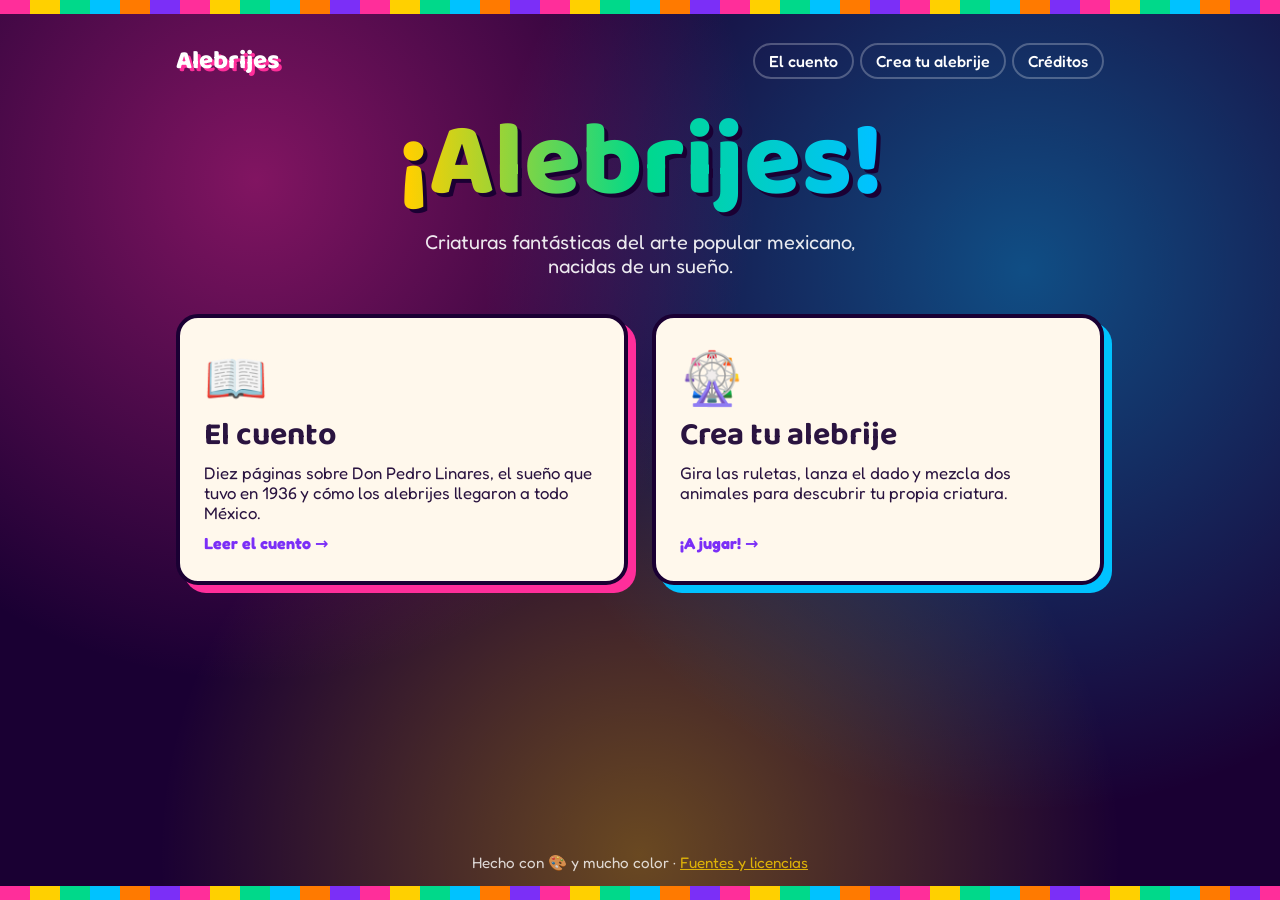
==== index.html @ f8232744 "Add story, alebrije creator game and Codex asset skill - cuento.html: 10-page kids' story adapted fr" ====
<!DOCTYPE html>
<html lang="es">
<head>
  <meta charset="UTF-8" />
  <meta name="viewport" content="width=device-width, initial-scale=1.0" />
  <title>Alebrijes</title>
  <meta name="description" content="Descubre la historia de los alebrijes e inventa el tuyo mezclando animales." />
  <link rel="preconnect" href="https://fonts.googleapis.com" />
  <link rel="preconnect" href="https://fonts.gstatic.com" crossorigin />
  <link href="https://fonts.googleapis.com/css2?family=Fredoka:wght@400;500;700&family=Baloo+2:wght@600;800&display=swap" rel="stylesheet" />
  <link rel="icon" href="data:image/svg+xml,<svg xmlns=%22http://www.w3.org/2000/svg%22 viewBox=%220 0 100 100%22><text y=%22.9em%22 font-size=%2290%22>🐉</text></svg>" />
  <link rel="stylesheet" href="css/sitio.css" />
</head>
<body>
  <div class="wrap">
    <nav class="nav" aria-label="Principal">
      <a class="logo" href="index.html">Alebrijes</a>
      <ul>
        <li><a href="cuento.html">El cuento</a></li>
        <li><a href="crear.html">Crea tu alebrije</a></li>
        <li><a href="creditos.html">Créditos</a></li>
      </ul>
    </nav>

    <header class="hero">
      <h1>¡Alebrijes!</h1>
      <p>Criaturas fantásticas del arte popular mexicano, nacidas de un sueño.</p>
    </header>

    <main class="tarjetas">
      <a class="tarjeta" href="cuento.html" style="--c: var(--pink)">
        <span class="icono" aria-hidden="true">📖</span>
        <h2>El cuento</h2>
        <p>Diez páginas sobre Don Pedro Linares, el sueño que tuvo en 1936 y cómo los alebrijes llegaron a todo México.</p>
        <span class="ir">Leer el cuento →</span>
      </a>
      <a class="tarjeta" href="crear.html" style="--c: var(--blue)">
        <span class="icono" aria-hidden="true">🎡</span>
        <h2>Crea tu alebrije</h2>
        <p>Gira las ruletas, lanza el dado y mezcla dos animales para descubrir tu propia criatura.</p>
        <span class="ir">¡A jugar! →</span>
      </a>
    </main>
  </div>
  <footer class="pie">Hecho con 🎨 y mucho color · <a href="creditos.html">Fuentes y licencias</a></footer>
</body>
</html>
---- css/sitio.css ----
:root {
  --pink: #ff2e9a;
  --purple: #7b2ff7;
  --blue: #00c2ff;
  --green: #00d98a;
  --yellow: #ffd000;
  --orange: #ff7a00;
  --ink: #1a0033;
  --paper: #fff8ec;
  --paper-ink: #2a1440;
  --radius: 22px;
}

* { box-sizing: border-box; margin: 0; padding: 0; }

body {
  min-height: 100vh;
  font-family: "Fredoka", system-ui, sans-serif;
  color: #fff;
  background:
    radial-gradient(circle at 20% 20%, rgba(255, 46, 154, 0.45), transparent 40%),
    radial-gradient(circle at 80% 30%, rgba(0, 194, 255, 0.4), transparent 45%),
    radial-gradient(circle at 50% 95%, rgba(255, 208, 0, 0.35), transparent 45%),
    var(--ink);
  background-attachment: fixed;
  overflow-x: hidden;
  display: flex;
  flex-direction: column;
}

/* Cenefa zigzag de colores arriba y abajo */
body::before,
body::after {
  content: "";
  position: fixed;
  left: 0;
  width: 100%;
  height: 14px;
  background: repeating-linear-gradient(
    90deg,
    var(--pink) 0 30px, var(--yellow) 30px 60px, var(--green) 60px 90px,
    var(--blue) 90px 120px, var(--orange) 120px 150px, var(--purple) 150px 180px
  );
  z-index: 10;
}
body::before { top: 0; }
body::after { bottom: 0; }

h1, h2, h3 { font-family: "Baloo 2", "Fredoka", sans-serif; line-height: 1.05; }

a { color: var(--yellow); }

.wrap {
  width: 100%;
  max-width: 960px;
  margin: 0 auto;
  padding: 40px 16px 48px;
  flex: 1;
}

/* Navegación */
.nav {
  display: flex;
  flex-wrap: wrap;
  gap: 8px 16px;
  align-items: center;
  justify-content: space-between;
  margin-bottom: 28px;
}
.nav .logo {
  font-family: "Baloo 2", sans-serif;
  font-weight: 800;
  font-size: 1.6rem;
  color: #fff;
  text-decoration: none;
  text-shadow: 3px 3px 0 var(--pink);
}
.nav ul { list-style: none; display: flex; flex-wrap: wrap; gap: 6px; }
.nav li a {
  display: inline-block;
  padding: 6px 14px;
  border-radius: 999px;
  color: #fff;
  text-decoration: none;
  font-weight: 500;
  border: 2px solid rgba(255, 255, 255, 0.25);
}
.nav li a:hover, .nav li a[aria-current="page"] { background: #fff; color: var(--ink); }

/* Botones */
.btn {
  display: inline-flex;
  align-items: center;
  justify-content: center;
  gap: 8px;
  font: 700 1.1rem "Fredoka", sans-serif;
  padding: 12px 24px;
  border-radius: 999px;
  border: 3px solid var(--ink);
  background: var(--yellow);
  color: var(--ink);
  text-decoration: none;
  cursor: pointer;
  box-shadow: 4px 4px 0 var(--pink);
  transition: transform 0.12s ease, box-shadow 0.12s ease;
}
.btn:hover { transform: translate(-2px, -2px); box-shadow: 6px 6px 0 var(--pink); }
.btn:active { transform: translate(2px, 2px); box-shadow: 1px 1px 0 var(--pink); }
.btn:disabled { opacity: 0.4; cursor: not-allowed; transform: none; box-shadow: 4px 4px 0 var(--pink); }
.btn.secundario { background: #fff; box-shadow: 4px 4px 0 var(--blue); }
.btn:focus-visible, .nav a:focus-visible { outline: 3px solid var(--green); outline-offset: 3px; }

/* Portada */
.hero { text-align: center; margin: 12px 0 36px; }
.hero h1 {
  font-size: clamp(3rem, 12vw, 6.5rem);
  font-weight: 800;
  background: linear-gradient(90deg, var(--pink), var(--yellow), var(--green), var(--blue), var(--purple));
  -webkit-background-clip: text;
  background-clip: text;
  color: transparent;
  filter: drop-shadow(4px 4px 0 var(--ink));
}
.hero p { font-size: 1.25rem; max-width: 36ch; margin: 12px auto 0; opacity: 0.9; }

.tarjetas { display: grid; grid-template-columns: repeat(auto-fit, minmax(260px, 1fr)); gap: 24px; }
.tarjeta {
  display: flex;
  flex-direction: column;
  gap: 10px;
  padding: 28px 24px;
  border-radius: var(--radius);
  background: var(--paper);
  color: var(--paper-ink);
  text-decoration: none;
  border: 4px solid var(--ink);
  box-shadow: 8px 8px 0 var(--c, var(--pink));
  transition: transform 0.15s ease, box-shadow 0.15s ease;
}
.tarjeta:hover { transform: translate(-3px, -3px) rotate(-0.6deg); box-shadow: 11px 11px 0 var(--c, var(--pink)); }
.tarjeta .icono { font-size: 3.2rem; }
.tarjeta h2 { font-size: 2rem; }
.tarjeta p { font-size: 1.05rem; }
.tarjeta .ir { margin-top: auto; font-weight: 700; color: var(--purple); }

.pie { text-align: center; padding: 8px 16px 28px; font-size: 0.95rem; opacity: 0.8; }

/* Marcador para imágenes que todavía no existen */
.pendiente {
  display: grid;
  place-items: center;
  text-align: center;
  color: var(--paper-ink);
  font-weight: 700;
  background:
    radial-gradient(circle, rgba(255, 255, 255, 0.55) 18%, transparent 19%) 0 0 / 28px 28px,
    linear-gradient(135deg, var(--yellow), var(--pink) 50%, var(--blue));
}
.pendiente span { background: var(--paper); padding: 8px 16px; border-radius: 999px; border: 3px solid var(--ink); }

/* Cuento */
.libro {
  background: var(--paper);
  color: var(--paper-ink);
  border-radius: var(--radius);
  border: 4px solid var(--ink);
  box-shadow: 10px 10px 0 var(--purple);
  overflow: hidden;
}
.libro .lamina { position: relative; aspect-ratio: 3 / 2; background: #f1e4cf; }
.libro .lamina img, .libro .lamina .pendiente { width: 100%; height: 100%; object-fit: cover; display: block; }
.libro .lamina.foto img { object-fit: contain; background: var(--ink); }
.libro .credito {
  position: absolute;
  right: 8px;
  bottom: 8px;
  max-width: 80%;
  font-size: 0.75rem;
  padding: 3px 10px;
  border-radius: 999px;
  background: rgba(26, 0, 51, 0.75);
  color: #fff;
}
.libro .credito a { color: #fff; }
.libro .texto { padding: 24px clamp(18px, 4vw, 40px) 28px; min-height: 9.5em; }
.libro .num { font-weight: 700; color: var(--pink); letter-spacing: 0.08em; text-transform: uppercase; font-size: 0.85rem; }
.libro h2 { font-size: clamp(1.6rem, 4.5vw, 2.3rem); margin: 4px 0 10px; }
.libro .texto p { font-size: clamp(1.1rem, 2.6vw, 1.35rem); line-height: 1.5; }
.libro .texto .btn { margin-top: 18px; }

.controles { display: flex; align-items: center; justify-content: space-between; gap: 12px; margin-top: 22px; flex-wrap: wrap; }
.puntos { display: flex; gap: 8px; flex-wrap: wrap; justify-content: center; flex: 1; }
.puntos button {
  width: 16px; height: 16px; border-radius: 50%;
  border: 2px solid #fff; background: transparent; cursor: pointer; padding: 0;
}
.puntos button[aria-current="true"] { background: var(--yellow); border-color: var(--yellow); transform: scale(1.25); }

.entrar { animation: entrar 0.45s ease both; }
@keyframes entrar { from { opacity: 0; transform: translateY(14px) rotate(-0.5deg); } }

/* Creador */
.pasos { display: grid; gap: 24px; }
.panel {
  background: var(--paper);
  color: var(--paper-ink);
  border-radius: var(--radius);
  border: 4px solid var(--ink);
  box-shadow: 8px 8px 0 var(--c, var(--blue));
  padding: 22px clamp(16px, 3vw, 28px) 26px;
}
.panel h2 { font-size: 1.6rem; margin-bottom: 4px; }
.panel .ayuda { opacity: 0.8; margin-bottom: 16px; }
.panel .paso { display: inline-block; font-weight: 700; color: #fff; background: var(--ink); border-radius: 999px; padding: 2px 12px; margin-bottom: 8px; font-size: 0.9rem; }

.ruletas { display: grid; grid-template-columns: repeat(auto-fit, minmax(220px, 1fr)); gap: 24px; justify-items: center; }
.ruleta-box { display: flex; flex-direction: column; align-items: center; gap: 14px; width: 100%; max-width: 280px; }
.ruleta { position: relative; width: 100%; aspect-ratio: 1; }
.ruleta svg { width: 100%; height: 100%; display: block; transition: transform 3.2s cubic-bezier(0.17, 0.85, 0.25, 1); }
.ruleta::after {
  /* flecha indicadora arriba */
  content: "";
  position: absolute;
  top: -6px;
  left: 50%;
  transform: translateX(-50%);
  border: 14px solid transparent;
  border-top: 26px solid var(--ink);
  filter: drop-shadow(0 2px 0 #fff);
}
.ruleta-elegido { font: 800 1.4rem "Baloo 2", sans-serif; min-height: 1.6em; text-align: center; }

.dado-zona { display: flex; flex-wrap: wrap; align-items: center; gap: 24px; }
.dado {
  width: 96px; height: 96px;
  border-radius: 18px;
  background: #fff;
  border: 4px solid var(--ink);
  box-shadow: 5px 5px 0 var(--orange);
  display: grid;
  grid-template: repeat(3, 1fr) / repeat(3, 1fr);
  padding: 12px;
}
.dado i { width: 16px; height: 16px; border-radius: 50%; background: var(--ink); place-self: center; visibility: hidden; }
.dado i.on { visibility: visible; }
.dado.rodando { animation: rodar 0.18s linear infinite; }
@keyframes rodar { 50% { transform: rotate(14deg) scale(1.06); } }
.nombre-resultado { font: 800 clamp(1.8rem, 6vw, 2.6rem) "Baloo 2", sans-serif; color: var(--purple); }

.mezcla-zona { display: grid; grid-template-columns: 1fr auto 1fr auto 1.6fr; align-items: center; gap: 12px; }
.mezcla-zona .signo { font: 800 2.2rem "Baloo 2", sans-serif; color: var(--pink); text-align: center; }
.mezcla-zona figure { text-align: center; }
.mezcla-zona figcaption { font-weight: 700; margin-top: 6px; }
.lienzo { width: 100%; height: auto; aspect-ratio: 1; display: block; border-radius: 16px; background: #f1e4cf; }
.resultado .lienzo { background:
  conic-gradient(#ede0c8 25%, #f7efe0 0 50%, #ede0c8 0 75%, #f7efe0 0) 0 0 / 24px 24px; }
.revelar .lienzo { animation: revelar 0.7s cubic-bezier(0.3, 1.6, 0.5, 1) both; }
@keyframes revelar { from { transform: scale(0.2) rotate(-25deg); opacity: 0; } }

.paleta-zona { display: grid; grid-template-columns: minmax(180px, 240px) 1fr; gap: 24px; align-items: center; }
.acciones { display: flex; flex-wrap: wrap; gap: 12px; margin-top: 16px; }

.oculto { display: none !important; }

/* Créditos */
.creditos { background: var(--paper); color: var(--paper-ink); border-radius: var(--radius); border: 4px solid var(--ink); padding: 24px clamp(16px, 4vw, 36px); }
.creditos h2 { margin: 18px 0 8px; font-size: 1.5rem; }
.creditos h2:first-child { margin-top: 0; }
.creditos a { color: var(--purple); }
.creditos table { width: 100%; border-collapse: collapse; font-size: 0.95rem; }
.creditos th, .creditos td { text-align: left; padding: 8px 10px; border-bottom: 2px solid #eadbc3; vertical-align: top; }
.creditos p { line-height: 1.5; margin-bottom: 8px; }

@media (max-width: 640px) {
  .puntos { order: -1; flex-basis: 100%; }
  .mezcla-zona { grid-template-columns: 1fr auto 1fr; }
  .mezcla-zona .resultado { grid-column: 1 / -1; }
  .mezcla-zona .signo.igual { grid-column: 1 / -1; }
  .paleta-zona { grid-template-columns: 1fr; justify-items: center; }
  .creditos table, .creditos tbody, .creditos tr, .creditos td, .creditos th { display: block; }
  .creditos thead { display: none; }
  .creditos tr { padding: 8px 0; border-bottom: 2px solid #eadbc3; }
  .creditos td { border: 0; padding: 2px 0; }
}

@media (prefers-reduced-motion: reduce) {
  *, *::before, *::after { animation-duration: 0.01ms !important; animation-iteration-count: 1 !important; }
  .ruleta svg { transition-duration: 0.3s; }
}
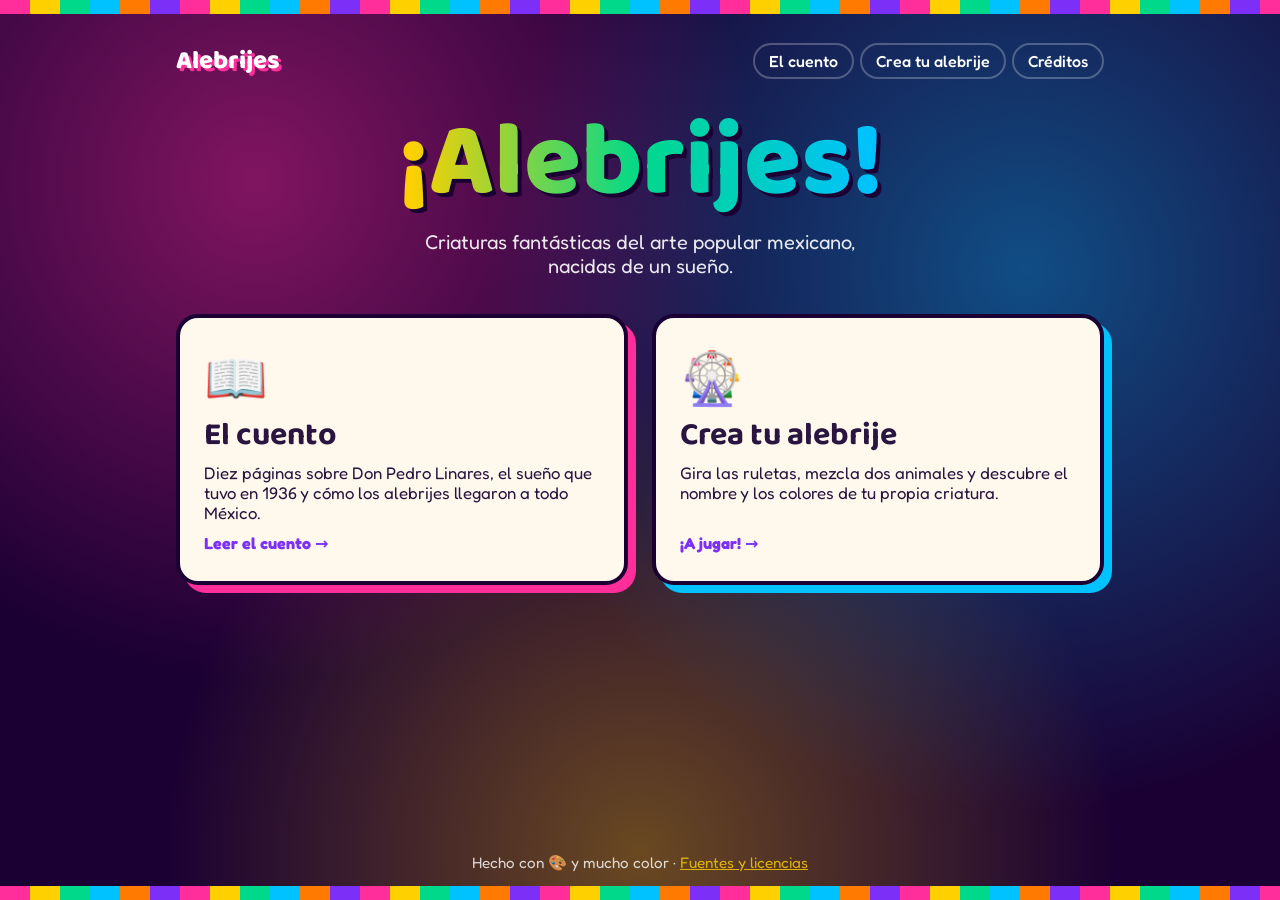
==== commit 96029b0d: "Redesign creator as one-screen game without dice - Four guided steps: animal 1, animal 2, colors, re" ====
--- a/index.html
+++ b/index.html
@@ -37,7 +37,7 @@
       <a class="tarjeta" href="crear.html" style="--c: var(--blue)">
         <span class="icono" aria-hidden="true">🎡</span>
         <h2>Crea tu alebrije</h2>
-        <p>Gira las ruletas, lanza el dado y mezcla dos animales para descubrir tu propia criatura.</p>
+        <p>Gira las ruletas, mezcla dos animales y descubre el nombre y los colores de tu propia criatura.</p>
         <span class="ir">¡A jugar! →</span>
       </a>
     </main>
--- a/css/sitio.css
+++ b/css/sitio.css
@@ -199,23 +199,32 @@
 .entrar { animation: entrar 0.45s ease both; }
 @keyframes entrar { from { opacity: 0; transform: translateY(14px) rotate(-0.5deg); } }
 
-/* Creador */
-.pasos { display: grid; gap: 24px; }
-.panel {
-  background: var(--paper);
-  color: var(--paper-ink);
-  border-radius: var(--radius);
-  border: 4px solid var(--ink);
-  box-shadow: 8px 8px 0 var(--c, var(--blue));
-  padding: 22px clamp(16px, 3vw, 28px) 26px;
-}
-.panel h2 { font-size: 1.6rem; margin-bottom: 4px; }
-.panel .ayuda { opacity: 0.8; margin-bottom: 16px; }
-.panel .paso { display: inline-block; font-weight: 700; color: #fff; background: var(--ink); border-radius: 999px; padding: 2px 12px; margin-bottom: 8px; font-size: 0.9rem; }
-
-.ruletas { display: grid; grid-template-columns: repeat(auto-fit, minmax(220px, 1fr)); gap: 24px; justify-items: center; }
-.ruleta-box { display: flex; flex-direction: column; align-items: center; gap: 14px; width: 100%; max-width: 280px; }
-.ruleta { position: relative; width: 100%; aspect-ratio: 1; }
+/* Creador: todo en una pantalla, sin scroll */
+body.juego { height: 100dvh; overflow: hidden; }
+body.juego .wrap { height: 100%; display: flex; flex-direction: column; padding: 24px 16px 20px; max-width: 1200px; }
+body.juego .nav { margin-bottom: 8px; }
+
+.tablero {
+  flex: 1;
+  min-height: 0;
+  display: grid;
+  grid-template-columns: 1fr 1fr 1fr;
+  grid-template-rows: 1fr auto;
+  grid-template-areas: "a color b" "accion accion accion";
+  align-items: center;
+  justify-items: center;
+  gap: 8px 16px;
+  --rueda: min(28vw, 50dvh);
+}
+.area-a { grid-area: a; }
+.area-b { grid-area: b; }
+.area-color { grid-area: color; --rueda-propia: calc(var(--rueda) * 0.82); }
+.area-accion { grid-area: accion; display: flex; flex-direction: column; align-items: center; gap: 6px; }
+
+.casilla { display: flex; flex-direction: column; align-items: center; gap: 6px; min-height: 0; }
+.casilla h2 { font-size: clamp(1rem, 2.6dvh, 1.4rem); opacity: 0.85; }
+
+.ruleta { position: relative; width: var(--rueda-propia, var(--rueda)); aspect-ratio: 1; border-radius: 50%; transition: filter 0.3s ease, transform 0.3s ease; }
 .ruleta svg { width: 100%; height: 100%; display: block; transition: transform 3.2s cubic-bezier(0.17, 0.85, 0.25, 1); }
 .ruleta::after {
   /* flecha indicadora arriba */
@@ -224,41 +233,108 @@
   top: -6px;
   left: 50%;
   transform: translateX(-50%);
-  border: 14px solid transparent;
-  border-top: 26px solid var(--ink);
-  filter: drop-shadow(0 2px 0 #fff);
-}
-.ruleta-elegido { font: 800 1.4rem "Baloo 2", sans-serif; min-height: 1.6em; text-align: center; }
-
-.dado-zona { display: flex; flex-wrap: wrap; align-items: center; gap: 24px; }
-.dado {
-  width: 96px; height: 96px;
-  border-radius: 18px;
-  background: #fff;
-  border: 4px solid var(--ink);
-  box-shadow: 5px 5px 0 var(--orange);
-  display: grid;
-  grid-template: repeat(3, 1fr) / repeat(3, 1fr);
-  padding: 12px;
-}
-.dado i { width: 16px; height: 16px; border-radius: 50%; background: var(--ink); place-self: center; visibility: hidden; }
-.dado i.on { visibility: visible; }
-.dado.rodando { animation: rodar 0.18s linear infinite; }
-@keyframes rodar { 50% { transform: rotate(14deg) scale(1.06); } }
-.nombre-resultado { font: 800 clamp(1.8rem, 6vw, 2.6rem) "Baloo 2", sans-serif; color: var(--purple); }
-
-.mezcla-zona { display: grid; grid-template-columns: 1fr auto 1fr auto 1.6fr; align-items: center; gap: 12px; }
-.mezcla-zona .signo { font: 800 2.2rem "Baloo 2", sans-serif; color: var(--pink); text-align: center; }
-.mezcla-zona figure { text-align: center; }
-.mezcla-zona figcaption { font-weight: 700; margin-top: 6px; }
-.lienzo { width: 100%; height: auto; aspect-ratio: 1; display: block; border-radius: 16px; background: #f1e4cf; }
-.resultado .lienzo { background:
-  conic-gradient(#ede0c8 25%, #f7efe0 0 50%, #ede0c8 0 75%, #f7efe0 0) 0 0 / 24px 24px; }
-.revelar .lienzo { animation: revelar 0.7s cubic-bezier(0.3, 1.6, 0.5, 1) both; }
-@keyframes revelar { from { transform: scale(0.2) rotate(-25deg); opacity: 0; } }
-
-.paleta-zona { display: grid; grid-template-columns: minmax(180px, 240px) 1fr; gap: 24px; align-items: center; }
-.acciones { display: flex; flex-wrap: wrap; gap: 12px; margin-top: 16px; }
+  border: 12px solid transparent;
+  border-top: 22px solid #fff;
+  filter: drop-shadow(0 2px 0 var(--ink));
+}
+.ruleta.activa { cursor: pointer; filter: drop-shadow(0 0 18px rgba(255, 208, 0, 0.85)); animation: latido 1.6s ease-in-out infinite; }
+@keyframes latido { 50% { transform: scale(1.03); } }
+
+.medalla {
+  position: absolute;
+  z-index: 1;
+  inset: 12%;
+  width: 76%;
+  height: 76%;
+  object-fit: contain;
+  padding: 6%;
+  border-radius: 50%;
+  background: var(--paper);
+  border: 5px solid var(--ink);
+  box-shadow: 0 0 0 5px var(--yellow);
+}
+.medalla.aparece { animation: aparece 0.6s cubic-bezier(0.3, 1.6, 0.5, 1) both; }
+@keyframes aparece { from { transform: scale(0) rotate(-30deg); } }
+
+.ruleta-elegido { font: 800 clamp(1.1rem, 3dvh, 1.5rem) "Baloo 2", sans-serif; min-height: 1.4em; text-align: center; }
+
+.btn.grande { font-size: clamp(1.15rem, 3dvh, 1.5rem); padding: 14px 32px; }
+.pista { font-size: 0.9rem; opacity: 0.75; }
+
+/* Pop-ups */
+.pop {
+  margin: auto;
+  border: 0;
+  padding: 0;
+  background: transparent;
+  max-width: min(92vw, 640px);
+  max-height: 94dvh;
+  overflow: visible;
+}
+.pop::backdrop { background: rgba(26, 0, 51, 0.78); }
+.pop-tarjeta {
+  position: relative;
+  z-index: 6;
+  display: flex;
+  flex-direction: column;
+  align-items: center;
+  gap: 10px;
+  text-align: center;
+  padding: 0 clamp(20px, 5vw, 48px) 26px;
+  border-radius: var(--radius);
+  border: 5px solid var(--ink);
+  background: var(--paper);
+  color: var(--paper-ink);
+  box-shadow: 10px 10px 0 var(--pink);
+  overflow: hidden;
+  animation: pop 0.55s cubic-bezier(0.3, 1.5, 0.5, 1) both;
+}
+@keyframes pop { from { transform: scale(0.3) rotate(-8deg); opacity: 0; } }
+.picado {
+  /* tira de papel picado */
+  align-self: stretch;
+  margin: 0 calc(-1 * clamp(20px, 5vw, 48px)) 6px;
+  height: 46px;
+  background:
+    radial-gradient(circle at 50% 40%, var(--paper) 22%, transparent 23%) 0 0 / 46px 46px,
+    repeating-linear-gradient(90deg, var(--pink) 0 46px, var(--yellow) 46px 92px, var(--green) 92px 138px, var(--blue) 138px 184px, var(--orange) 184px 230px, var(--purple) 230px 276px);
+  -webkit-mask: conic-gradient(from 135deg at 50% 100%, transparent 90deg, #000 0) 0 0 / 23px 100%;
+  mask: conic-gradient(from 135deg at 50% 100%, transparent 90deg, #000 0) 0 0 / 23px 100%;
+}
+.pop-sub { font-size: 1.2rem; font-weight: 700; }
+.pop-nombre {
+  font-size: clamp(3rem, 13vw, 5.5rem);
+  font-weight: 800;
+  color: var(--purple);
+  text-shadow: 4px 4px 0 var(--yellow);
+  word-break: break-word;
+}
+.pop-nombre.chico { font-size: clamp(2rem, 7dvh, 3.4rem); }
+.pop-mezcla { font-size: 1.15rem; font-weight: 500; margin-bottom: 8px; }
+.pop .lienzo {
+  width: min(78vw, 58dvh, 520px);
+  height: auto;
+  aspect-ratio: 1;
+  border-radius: 16px;
+  background: conic-gradient(#ede0c8 25%, #f7efe0 0 50%, #ede0c8 0 75%, #f7efe0 0) 0 0 / 24px 24px;
+}
+.acciones { display: flex; flex-wrap: wrap; justify-content: center; gap: 12px; }
+.confeti { position: fixed; inset: 0; width: 100vw; height: 100vh; pointer-events: none; z-index: 5; }
+
+@media (max-width: 700px), (max-aspect-ratio: 4/5) {
+  .tablero {
+    grid-template-columns: 1fr 1fr;
+    grid-template-rows: auto auto auto;
+    grid-template-areas: "a b" "color color" "accion accion";
+    align-content: space-evenly;
+    --rueda: min(43vw, 29dvh);
+  }
+  .area-color { --rueda-propia: min(58vw, 27dvh); }
+}
+
+@media (max-height: 560px) {
+  body.juego .nav { display: none; }
+}
 
 .oculto { display: none !important; }
 
@@ -273,10 +349,6 @@
 
 @media (max-width: 640px) {
   .puntos { order: -1; flex-basis: 100%; }
-  .mezcla-zona { grid-template-columns: 1fr auto 1fr; }
-  .mezcla-zona .resultado { grid-column: 1 / -1; }
-  .mezcla-zona .signo.igual { grid-column: 1 / -1; }
-  .paleta-zona { grid-template-columns: 1fr; justify-items: center; }
   .creditos table, .creditos tbody, .creditos tr, .creditos td, .creditos th { display: block; }
   .creditos thead { display: none; }
   .creditos tr { padding: 8px 0; border-bottom: 2px solid #eadbc3; }
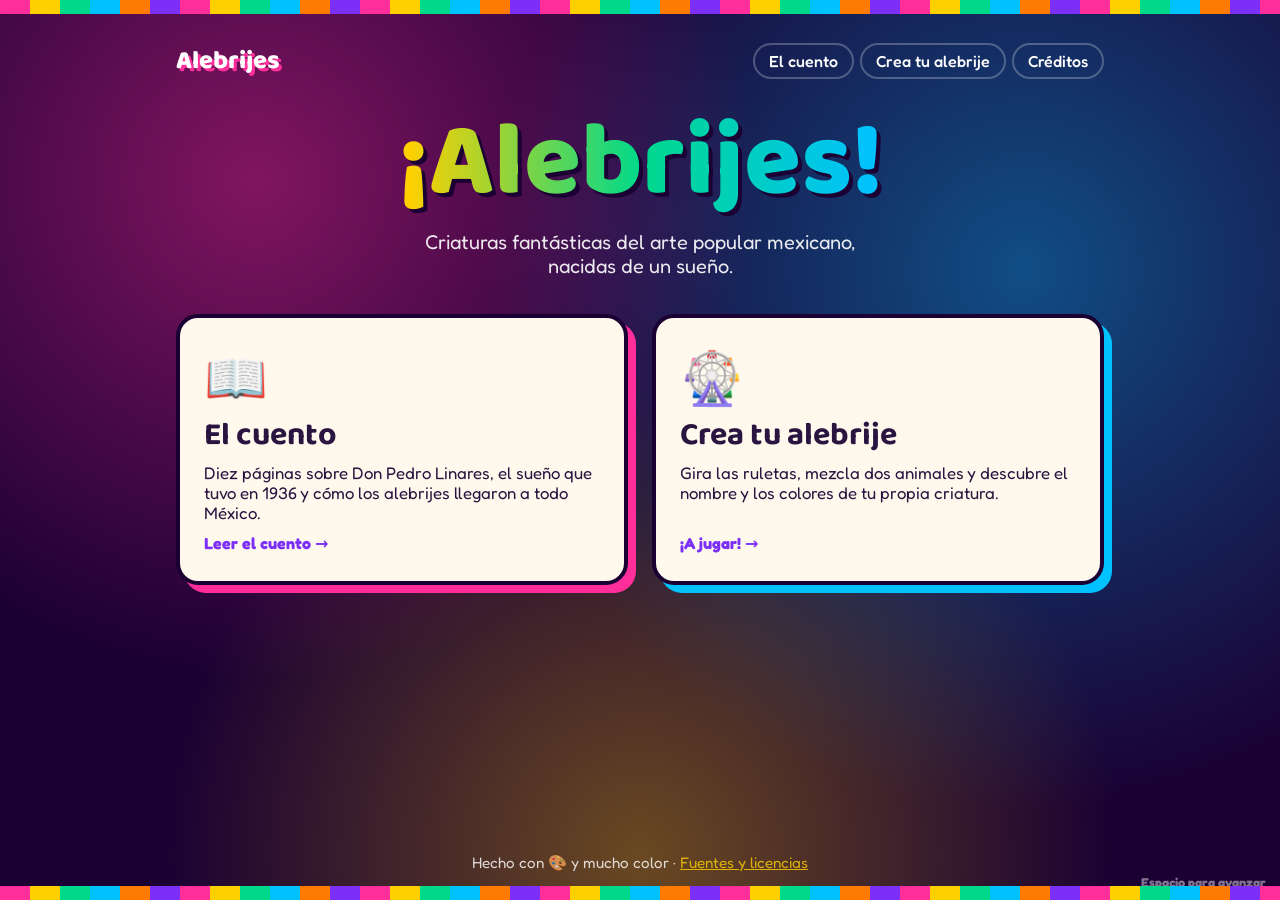
==== commit d13f2938: "Modo presentación: todo avanza con la barra espaciadora - Espacio/→/PageDown avanzan, Shift+espacio/" ====
--- a/index.html
+++ b/index.html
@@ -9,7 +9,7 @@
   <link rel="preconnect" href="https://fonts.gstatic.com" crossorigin />
   <link href="https://fonts.googleapis.com/css2?family=Fredoka:wght@400;500;700&family=Baloo+2:wght@600;800&display=swap" rel="stylesheet" />
   <link rel="icon" href="data:image/svg+xml,<svg xmlns=%22http://www.w3.org/2000/svg%22 viewBox=%220 0 100 100%22><text y=%22.9em%22 font-size=%2290%22>🐉</text></svg>" />
-  <link rel="stylesheet" href="css/sitio.css" />
+  <link rel="stylesheet" href="css/sitio.css?v=6" />
 </head>
 <body>
   <div class="wrap">
@@ -43,5 +43,13 @@
     </main>
   </div>
   <footer class="pie">Hecho con 🎨 y mucho color · <a href="creditos.html">Fuentes y licencias</a></footer>
+  <p class="pista" aria-hidden="true">␣ Espacio para avanzar</p>
+  <script type="module">
+    import { alAvanzar, precargar } from "./js/presentacion.js?v=6";
+    alAvanzar(() => { location.href = "cuento.html#1"; });
+    // el cuento se descarga mientras se presenta la portada
+    precargar([1, 2, 3, 4, 5, 6, 7, 9].map((n) => `assets/cuento/pagina-0${n}.png`)
+      .concat(["assets/fotos/tallado-arrazola.jpg", "assets/fotos/alebrijes-monumentales.jpg"]));
+  </script>
 </body>
 </html>
--- a/css/sitio.css
+++ b/css/sitio.css
@@ -199,33 +199,81 @@
 .entrar { animation: entrar 0.45s ease both; }
 @keyframes entrar { from { opacity: 0; transform: translateY(14px) rotate(-0.5deg); } }
 
-/* Creador: todo en una pantalla, sin scroll */
+/* Creador: una ruleta a la vez, todo en una pantalla */
 body.juego { height: 100dvh; overflow: hidden; }
-body.juego .wrap { height: 100%; display: flex; flex-direction: column; padding: 24px 16px 20px; max-width: 1200px; }
-body.juego .nav { margin-bottom: 8px; }
-
-.tablero {
+body.juego .wrap { height: 100%; display: flex; flex-direction: column; padding: 24px 16px 20px; max-width: 900px; }
+body.juego .nav { margin-bottom: 10px; }
+
+.progreso {
+  list-style: none;
+  display: flex;
+  align-items: center;
+  justify-content: center;
+  gap: clamp(4px, 2vw, 14px);
+  margin-bottom: 8px;
+}
+.progreso .signo { font: 800 1.5rem "Baloo 2", sans-serif; color: var(--yellow); }
+.ficha { display: flex; flex-direction: column; align-items: center; gap: 2px; width: clamp(64px, 18vw, 96px); opacity: 0.55; transition: opacity 0.3s ease; }
+.ficha.actual, .ficha:has(img) { opacity: 1; }
+.ficha-img {
+  display: grid;
+  place-items: center;
+  width: clamp(48px, 13vw, 68px);
+  aspect-ratio: 1;
+  border-radius: 50%;
+  background: var(--paper);
+  color: var(--paper-ink);
+  border: 3px solid var(--ink);
+  font: 800 1.4rem "Baloo 2", sans-serif;
+  overflow: hidden;
+}
+.ficha.actual .ficha-img { box-shadow: 0 0 0 4px var(--yellow); }
+.ficha-img img { width: 70%; height: 70%; object-fit: contain; animation: aparece 0.5s cubic-bezier(0.3, 1.6, 0.5, 1) both; }
+.ficha-txt { font-weight: 700; font-size: clamp(0.75rem, 2.4vw, 0.95rem); text-align: center; white-space: nowrap; }
+
+.escenario {
   flex: 1;
   min-height: 0;
-  display: grid;
-  grid-template-columns: 1fr 1fr 1fr;
-  grid-template-rows: 1fr auto;
-  grid-template-areas: "a color b" "accion accion accion";
+  display: flex;
+  flex-direction: column;
   align-items: center;
-  justify-items: center;
-  gap: 8px 16px;
-  --rueda: min(28vw, 50dvh);
-}
-.area-a { grid-area: a; }
-.area-b { grid-area: b; }
-.area-color { grid-area: color; --rueda-propia: calc(var(--rueda) * 0.82); }
-.area-accion { grid-area: accion; display: flex; flex-direction: column; align-items: center; gap: 6px; }
-
-.casilla { display: flex; flex-direction: column; align-items: center; gap: 6px; min-height: 0; }
-.casilla h2 { font-size: clamp(1rem, 2.6dvh, 1.4rem); opacity: 0.85; }
-
-.ruleta { position: relative; width: var(--rueda-propia, var(--rueda)); aspect-ratio: 1; border-radius: 50%; transition: filter 0.3s ease, transform 0.3s ease; }
-.ruleta svg { width: 100%; height: 100%; display: block; transition: transform 3.2s cubic-bezier(0.17, 0.85, 0.25, 1); }
+  justify-content: center;
+  gap: clamp(8px, 1.8dvh, 16px);
+}
+.titulo-paso { font-size: clamp(1.15rem, 3.2dvh, 1.6rem); text-align: center; }
+
+.ruleta {
+  position: relative;
+  /* deja lugar para progreso, título, nombre y botón */
+  width: min(80vw, 100dvh - 380px, 460px);
+  min-width: 150px;
+  aspect-ratio: 1;
+  border-radius: 50%;
+  cursor: pointer;
+  animation: entra-ruleta 0.5s cubic-bezier(0.3, 1.4, 0.5, 1) both;
+}
+.ruleta[hidden] { display: none; }
+
+.ruedas { display: flex; align-items: center; justify-content: center; gap: clamp(6px, 2vw, 18px); }
+.signo-duo { display: none; font: 800 clamp(1.8rem, 6dvh, 3rem) "Baloo 2", sans-serif; color: var(--yellow); }
+/* Revelación del nombre: las dos ruedas lado a lado, con sus animales, y el nombre debajo */
+.escenario.duo { position: relative; z-index: 6; }
+.escenario.duo .signo-duo { display: block; }
+.escenario.duo .ruleta { width: min(40vw, 100dvh - 400px, 300px); min-width: 110px; cursor: default; }
+.escenario.duo .ruleta::after { display: none; }
+.escenario.duo .ruleta-elegido { display: none; }
+.nombre-revelado {
+  /* --letras lo pone crear.js: cuanto más largo el nombre, más chica la letra, siempre en una línea */
+  font: 800 clamp(1.8rem, min(10dvh, 180vw / var(--letras, 12)), 5rem) / 1.05 "Baloo 2", sans-serif;
+  color: var(--yellow);
+  text-shadow: 4px 4px 0 var(--pink);
+  text-align: center;
+  white-space: nowrap;
+  animation: pop 0.55s cubic-bezier(0.3, 1.5, 0.5, 1) both;
+}
+.nombre-revelado[hidden] { display: none; }
+@keyframes entra-ruleta { from { transform: scale(0.4) rotate(-90deg); opacity: 0; } }
+.ruleta svg { width: 100%; height: 100%; display: block; transition: transform 3.2s cubic-bezier(0.17, 0.85, 0.25, 1); filter: drop-shadow(0 0 18px rgba(255, 208, 0, 0.5)); }
 .ruleta::after {
   /* flecha indicadora arriba */
   content: "";
@@ -233,12 +281,10 @@
   top: -6px;
   left: 50%;
   transform: translateX(-50%);
-  border: 12px solid transparent;
-  border-top: 22px solid #fff;
+  border: 13px solid transparent;
+  border-top: 24px solid #fff;
   filter: drop-shadow(0 2px 0 var(--ink));
 }
-.ruleta.activa { cursor: pointer; filter: drop-shadow(0 0 18px rgba(255, 208, 0, 0.85)); animation: latido 1.6s ease-in-out infinite; }
-@keyframes latido { 50% { transform: scale(1.03); } }
 
 .medalla {
   position: absolute;
@@ -247,19 +293,20 @@
   width: 76%;
   height: 76%;
   object-fit: contain;
-  padding: 6%;
+  /* el cuadrado de la imagen debe caber dentro del círculo: lado = diámetro / √2 */
+  padding: 12%;
   border-radius: 50%;
   background: var(--paper);
   border: 5px solid var(--ink);
   box-shadow: 0 0 0 5px var(--yellow);
 }
+.medalla[hidden] { display: none; }
 .medalla.aparece { animation: aparece 0.6s cubic-bezier(0.3, 1.6, 0.5, 1) both; }
 @keyframes aparece { from { transform: scale(0) rotate(-30deg); } }
 
-.ruleta-elegido { font: 800 clamp(1.1rem, 3dvh, 1.5rem) "Baloo 2", sans-serif; min-height: 1.4em; text-align: center; }
-
-.btn.grande { font-size: clamp(1.15rem, 3dvh, 1.5rem); padding: 14px 32px; }
-.pista { font-size: 0.9rem; opacity: 0.75; }
+.ruleta-elegido { font: 800 clamp(1.3rem, 3.6dvh, 1.8rem) "Baloo 2", sans-serif; min-height: 1.3em; text-align: center; color: var(--yellow); }
+
+.btn.grande { font-size: clamp(1.2rem, 3.2dvh, 1.6rem); padding: 14px 44px; }
 
 /* Pop-ups */
 .pop {
@@ -301,7 +348,6 @@
   -webkit-mask: conic-gradient(from 135deg at 50% 100%, transparent 90deg, #000 0) 0 0 / 23px 100%;
   mask: conic-gradient(from 135deg at 50% 100%, transparent 90deg, #000 0) 0 0 / 23px 100%;
 }
-.pop-sub { font-size: 1.2rem; font-weight: 700; }
 .pop-nombre {
   font-size: clamp(3rem, 13vw, 5.5rem);
   font-weight: 800;
@@ -310,33 +356,26 @@
   word-break: break-word;
 }
 .pop-nombre.chico { font-size: clamp(2rem, 7dvh, 3.4rem); }
-.pop-mezcla { font-size: 1.15rem; font-weight: 500; margin-bottom: 8px; }
 .pop .lienzo {
   width: min(78vw, 58dvh, 520px);
   height: auto;
   aspect-ratio: 1;
   border-radius: 16px;
-  background: conic-gradient(#ede0c8 25%, #f7efe0 0 50%, #ede0c8 0 75%, #f7efe0 0) 0 0 / 24px 24px;
+  background: var(--paper);
 }
 .acciones { display: flex; flex-wrap: wrap; justify-content: center; gap: 12px; }
+.pop .btn.grande { white-space: nowrap; padding: 12px clamp(18px, 5vw, 36px); font-size: clamp(1.05rem, 4.6vw, 1.45rem); }
 .confeti { position: fixed; inset: 0; width: 100vw; height: 100vh; pointer-events: none; z-index: 5; }
 
-@media (max-width: 700px), (max-aspect-ratio: 4/5) {
-  .tablero {
-    grid-template-columns: 1fr 1fr;
-    grid-template-rows: auto auto auto;
-    grid-template-areas: "a b" "color color" "accion accion";
-    align-content: space-evenly;
-    --rueda: min(43vw, 29dvh);
-  }
-  .area-color { --rueda-propia: min(58vw, 27dvh); }
-}
-
 @media (max-height: 560px) {
-  body.juego .nav { display: none; }
+  body.juego .nav,
+  body.juego:has(.escenario.duo) .progreso { display: none; }
 }
 
 .oculto { display: none !important; }
+
+/* Aviso discreto del modo presentación */
+.pista { position: fixed; right: 14px; bottom: 10px; z-index: 4; margin: 0; font-size: 0.8rem; font-weight: 700; opacity: 0.45; pointer-events: none; }
 
 /* Créditos */
 .creditos { background: var(--paper); color: var(--paper-ink); border-radius: var(--radius); border: 4px solid var(--ink); padding: 24px clamp(16px, 4vw, 36px); }
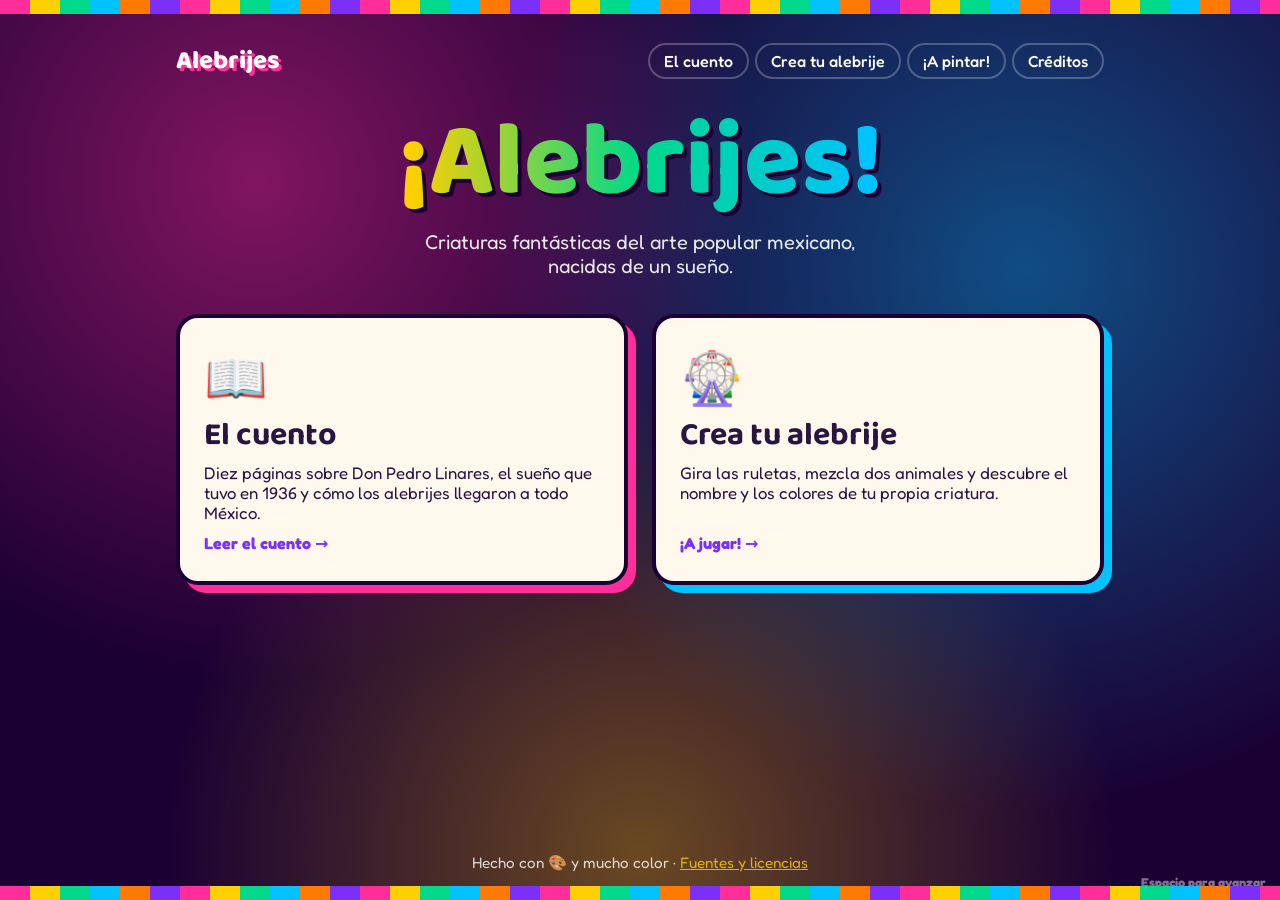
==== commit 0cb17598: "Pantalla del taller: pasos para pintar el marcapáginas Se abre con la tecla Fin desde cualquier pági" ====
--- a/index.html
+++ b/index.html
@@ -9,7 +9,7 @@
   <link rel="preconnect" href="https://fonts.gstatic.com" crossorigin />
   <link href="https://fonts.googleapis.com/css2?family=Fredoka:wght@400;500;700&family=Baloo+2:wght@600;800&display=swap" rel="stylesheet" />
   <link rel="icon" href="data:image/svg+xml,<svg xmlns=%22http://www.w3.org/2000/svg%22 viewBox=%220 0 100 100%22><text y=%22.9em%22 font-size=%2290%22>🐉</text></svg>" />
-  <link rel="stylesheet" href="css/sitio.css?v=6" />
+  <link rel="stylesheet" href="css/sitio.css?v=10" />
 </head>
 <body>
   <div class="wrap">
@@ -18,6 +18,7 @@
       <ul>
         <li><a href="cuento.html">El cuento</a></li>
         <li><a href="crear.html">Crea tu alebrije</a></li>
+        <li><a href="pintar.html">¡A pintar!</a></li>
         <li><a href="creditos.html">Créditos</a></li>
       </ul>
     </nav>
@@ -45,7 +46,7 @@
   <footer class="pie">Hecho con 🎨 y mucho color · <a href="creditos.html">Fuentes y licencias</a></footer>
   <p class="pista" aria-hidden="true">␣ Espacio para avanzar</p>
   <script type="module">
-    import { alAvanzar, precargar } from "./js/presentacion.js?v=6";
+    import { alAvanzar, precargar } from "./js/presentacion.js?v=10";
     alAvanzar(() => { location.href = "cuento.html#1"; });
     // el cuento se descarga mientras se presenta la portada
     precargar([1, 2, 3, 4, 5, 6, 7, 9].map((n) => `assets/cuento/pagina-0${n}.png`)
--- a/css/sitio.css
+++ b/css/sitio.css
@@ -158,16 +158,26 @@
 }
 .pendiente span { background: var(--paper); padding: 8px 16px; border-radius: 999px; border: 3px solid var(--ink); }
 
-/* Cuento */
-.libro {
-  background: var(--paper);
-  color: var(--paper-ink);
+/* Cuento: la imagen manda, todo en una pantalla */
+body.cuento { height: 100dvh; overflow: hidden; }
+.escena { height: 100%; display: flex; flex-direction: column; gap: clamp(8px, 1.6dvh, 16px); padding: clamp(10px, 2dvh, 22px) clamp(10px, 2vw, 26px); }
+.avance { flex: none; height: 8px; border-radius: 999px; background: rgba(255, 255, 255, 0.15); overflow: hidden; }
+.avance span { display: block; height: 100%; background: var(--yellow); transition: width 0.4s ease; }
+/* contenedor de tamaño: las medidas de adentro (cqw/cqh) son relativas al espacio libre */
+.libro { flex: 1; min-height: 0; container-type: size; }
+.pagina { height: 100%; display: flex; flex-direction: column; align-items: center; justify-content: center; gap: 2.4cqh; }
+.libro .lamina {
+  position: relative;
+  flex: none;
+  /* apilado: imagen arriba (60% del alto), texto abajo */
+  width: min(100cqw - 14px, 90cqh);
+  aspect-ratio: 3 / 2;
+  background: #f1e4cf;
   border-radius: var(--radius);
   border: 4px solid var(--ink);
   box-shadow: 10px 10px 0 var(--purple);
   overflow: hidden;
 }
-.libro .lamina { position: relative; aspect-ratio: 3 / 2; background: #f1e4cf; }
 .libro .lamina img, .libro .lamina .pendiente { width: 100%; height: 100%; object-fit: cover; display: block; }
 .libro .lamina.foto img { object-fit: contain; background: var(--ink); }
 .libro .credito {
@@ -181,20 +191,30 @@
   background: rgba(26, 0, 51, 0.75);
   color: #fff;
 }
-.libro .credito a { color: #fff; }
-.libro .texto { padding: 24px clamp(18px, 4vw, 40px) 28px; min-height: 9.5em; }
-.libro .num { font-weight: 700; color: var(--pink); letter-spacing: 0.08em; text-transform: uppercase; font-size: 0.85rem; }
-.libro h2 { font-size: clamp(1.6rem, 4.5vw, 2.3rem); margin: 4px 0 10px; }
-.libro .texto p { font-size: clamp(1.1rem, 2.6vw, 1.35rem); line-height: 1.5; }
-.libro .texto .btn { margin-top: 18px; }
-
-.controles { display: flex; align-items: center; justify-content: space-between; gap: 12px; margin-top: 22px; flex-wrap: wrap; }
-.puntos { display: flex; gap: 8px; flex-wrap: wrap; justify-content: center; flex: 1; }
-.puntos button {
-  width: 16px; height: 16px; border-radius: 50%;
-  border: 2px solid #fff; background: transparent; cursor: pointer; padding: 0;
-}
-.puntos button[aria-current="true"] { background: var(--yellow); border-color: var(--yellow); transform: scale(1.25); }
+.libro .texto {
+  flex: 1 1 auto;
+  min-height: 0;
+  width: min(100cqw - 14px, 90cqh);
+  overflow: auto;
+  padding: clamp(10px, 2.4cqh, 30px) clamp(14px, 2.4cqw, 34px);
+  background: var(--paper);
+  color: var(--paper-ink);
+  border-radius: var(--radius);
+  border: 4px solid var(--ink);
+  box-shadow: 10px 10px 0 var(--pink);
+}
+.libro .num { font-weight: 700; color: var(--pink); letter-spacing: 0.08em; text-transform: uppercase; font-size: clamp(0.75rem, 1.8cqh, 1.1rem); }
+.libro h2 { font-size: clamp(1.3rem, min(4.4cqh, 4.4cqw), 3rem); line-height: 1.1; margin: 2px 0 0.35em; }
+.libro .texto p { font-size: clamp(1rem, min(3.2cqh, 3.2cqw), 2.2rem); line-height: 1.4; }
+
+/* Pantalla ancha (proyector 16:9): imagen a la izquierda, texto a la derecha */
+@container (min-aspect-ratio: 16 / 10) {
+  .pagina { flex-direction: row; gap: 2.4cqw; }
+  .libro .lamina { width: min(150cqh - 21px, 68cqw); }
+  .libro .texto { flex: 1 1 0; width: auto; max-height: calc(100% - 14px); }
+  .libro h2 { font-size: clamp(1.3rem, min(5.4cqh, 3.2cqw), 3.6rem); }
+  .libro .texto p { font-size: clamp(1rem, min(3.8cqh, 2.2cqw), 2.6rem); }
+}
 
 .entrar { animation: entrar 0.45s ease both; }
 @keyframes entrar { from { opacity: 0; transform: translateY(14px) rotate(-0.5deg); } }
@@ -290,16 +310,16 @@
   position: absolute;
   z-index: 1;
   inset: 12%;
-  width: 76%;
-  height: 76%;
-  object-fit: contain;
-  /* el cuadrado de la imagen debe caber dentro del círculo: lado = diámetro / √2 */
-  padding: 12%;
+  display: grid;
+  place-items: center;
   border-radius: 50%;
   background: var(--paper);
   border: 5px solid var(--ink);
   box-shadow: 0 0 0 5px var(--yellow);
 }
+/* la imagen va dentro del círculo y no lleva border-radius: un <img> redondeado recorta su
+   contenido a un círculo del tamaño interior (sin el padding) y cortaba colas y cabezas */
+.medalla img { width: 74%; height: 74%; object-fit: contain; }
 .medalla[hidden] { display: none; }
 .medalla.aparece { animation: aparece 0.6s cubic-bezier(0.3, 1.6, 0.5, 1) both; }
 @keyframes aparece { from { transform: scale(0) rotate(-30deg); } }
@@ -387,13 +407,74 @@
 .creditos p { line-height: 1.5; margin-bottom: 8px; }
 
 @media (max-width: 640px) {
-  .puntos { order: -1; flex-basis: 100%; }
   .creditos table, .creditos tbody, .creditos tr, .creditos td, .creditos th { display: block; }
   .creditos thead { display: none; }
   .creditos tr { padding: 8px 0; border-bottom: 2px solid #eadbc3; }
   .creditos td { border: 0; padding: 2px 0; }
 }
 
+/* Taller: pantalla fija con los pasos para pintar el marcapáginas */
+body.taller { height: 100dvh; overflow: hidden; }
+body.taller .wrap { height: 100%; max-width: none; display: flex; flex-direction: column; gap: clamp(10px, 2.4dvh, 28px); padding: clamp(24px, 4dvh, 44px) clamp(16px, 3vw, 48px) clamp(20px, 3dvh, 36px); }
+.taller-titulo { text-align: center; }
+.taller-titulo h1 {
+  font-size: clamp(2rem, min(9dvh, 5.4vw), 6rem);
+  font-weight: 800;
+  background: linear-gradient(90deg, var(--pink), var(--yellow), var(--green), var(--blue), var(--purple));
+  -webkit-background-clip: text;
+  background-clip: text;
+  color: transparent;
+  filter: drop-shadow(4px 4px 0 var(--ink));
+}
+.taller-titulo p { font-size: clamp(1.1rem, min(3.6dvh, 2.2vw), 2.4rem); font-weight: 700; }
+.pasos { list-style: none; flex: 1; min-height: 0; display: grid; grid-template-columns: repeat(5, 1fr); gap: clamp(10px, 1.6vw, 28px); }
+.paso {
+  position: relative;
+  display: flex;
+  flex-direction: column;
+  align-items: center;
+  justify-content: center;
+  gap: clamp(6px, 1.6dvh, 18px);
+  padding: clamp(28px, 5dvh, 56px) clamp(10px, 1.2vw, 22px) clamp(12px, 2.4dvh, 28px);
+  text-align: center;
+  border-radius: var(--radius);
+  background: var(--paper);
+  color: var(--paper-ink);
+  border: 4px solid var(--ink);
+  box-shadow: 8px 8px 0 var(--c);
+}
+.paso-num {
+  position: absolute;
+  top: clamp(-26px, -2.6dvh, -16px);
+  display: grid;
+  place-items: center;
+  width: clamp(40px, 7dvh, 72px);
+  aspect-ratio: 1;
+  border-radius: 50%;
+  background: var(--c);
+  color: var(--ink);
+  border: 4px solid var(--ink);
+  font: 800 clamp(1.4rem, 4.4dvh, 2.6rem) / 1 "Baloo 2", sans-serif;
+}
+.paso-icono { margin-top: auto; font-size: clamp(2.6rem, min(18dvh, 8vw), 12rem); line-height: 1; }
+.paso p { font-size: clamp(1rem, min(4.4dvh, 2.2vw), 2.8rem); font-weight: 700; line-height: 1.2; }
+.quien { margin-top: auto; padding: 4px 14px; border-radius: 999px; background: var(--c); border: 3px solid var(--ink); font-weight: 700; font-size: clamp(0.9rem, min(2.6dvh, 1.3vw), 1.6rem); }
+.quien.adulto { background: var(--ink); color: #fff; }
+.desfile { display: flex; justify-content: center; gap: clamp(8px, 3vw, 48px); }
+.desfile img { height: clamp(48px, 12dvh, 150px); width: auto; animation: flotar 2.4s ease-in-out infinite alternate; }
+.desfile img:nth-child(even) { animation-delay: -1.2s; }
+@keyframes flotar { from { transform: translateY(6%) rotate(-4deg); } to { transform: translateY(-6%) rotate(4deg); } }
+
+/* Vertical (celular): los pasos se apilan y la página hace scroll */
+@media (max-aspect-ratio: 1 / 1) {
+  body.taller { height: auto; overflow: visible; }
+  body.taller .wrap { height: auto; }
+  .pasos { grid-template-columns: 1fr; row-gap: 36px; }
+  .paso p { font-size: 1.2rem; }
+  .paso-icono { font-size: 3.4rem; }
+  .taller-titulo h1 { font-size: 2.4rem; }
+}
+
 @media (prefers-reduced-motion: reduce) {
   *, *::before, *::after { animation-duration: 0.01ms !important; animation-iteration-count: 1 !important; }
   .ruleta svg { transition-duration: 0.3s; }
